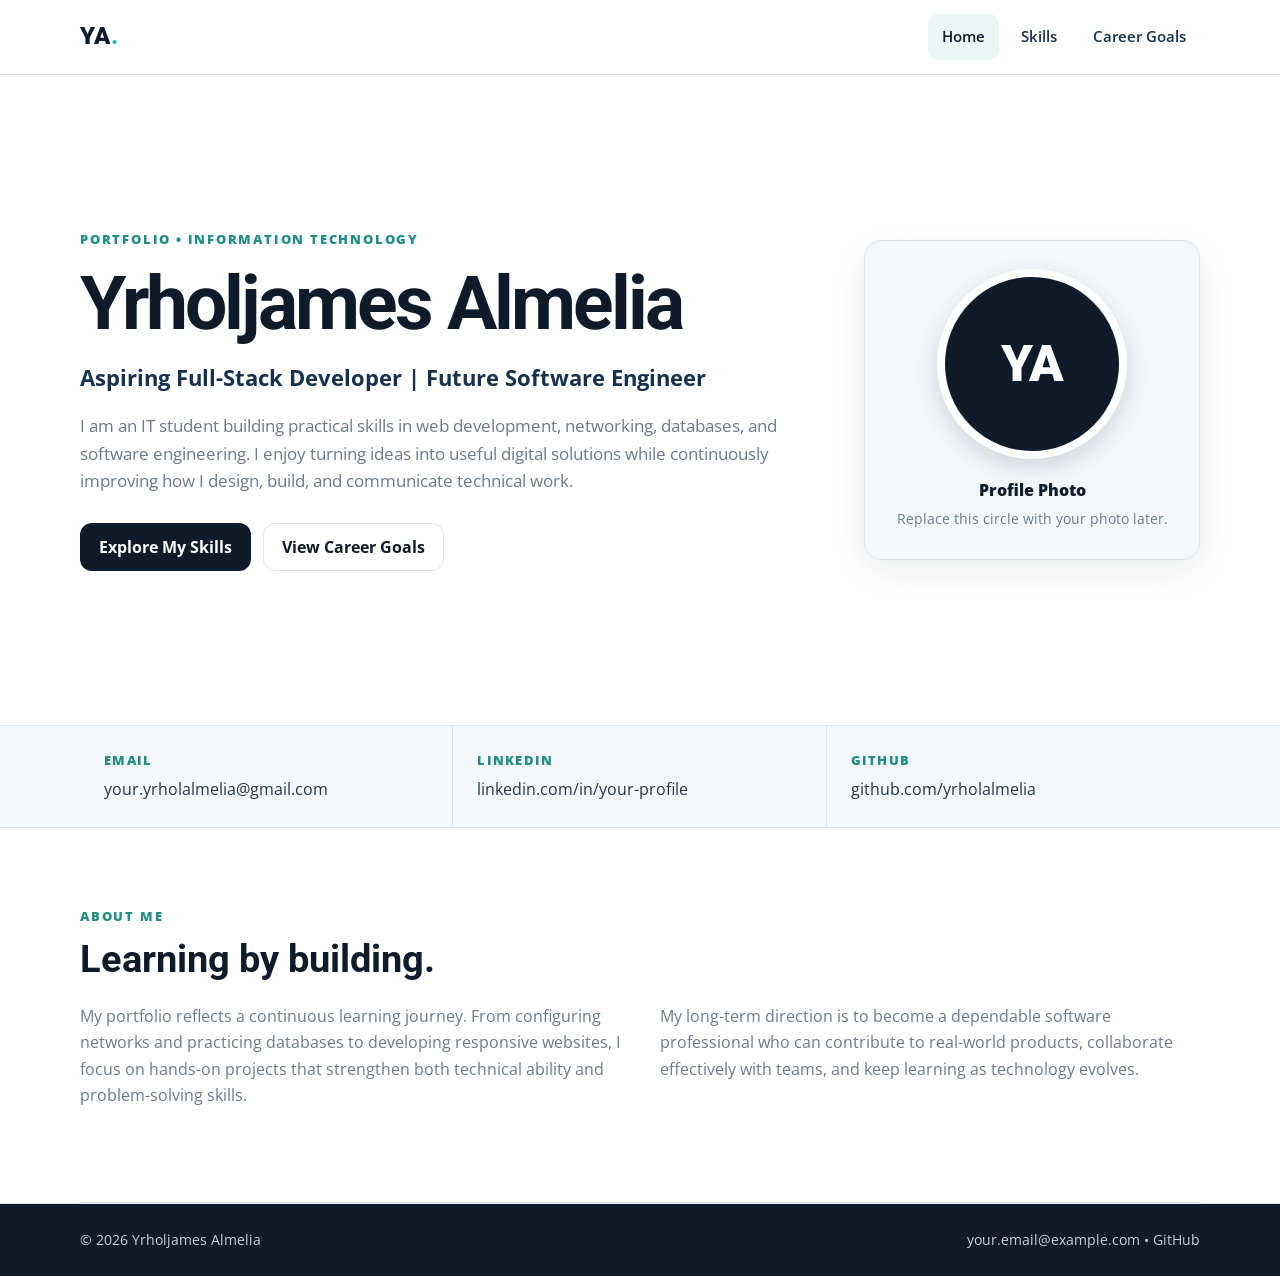
==== index.html @ 5f282bfc "Add files via upload" ====
<!DOCTYPE html>
<html lang="en">
<head>
  <meta charset="UTF-8" />
  <meta name="viewport" content="width=device-width, initial-scale=1.0" />
  <meta name="description" content="Portfolio of Yrholjames Almelia — aspiring full-stack developer with interests in networking, cloud, and software engineering." />
  <title>Yrholjames Almelia | Home</title>
  <link rel="preconnect" href="https://fonts.googleapis.com" />
  <link rel="preconnect" href="https://fonts.gstatic.com" crossorigin />
  <link href="https://fonts.googleapis.com/css2?family=Open+Sans:wght@400;500;600;700&family=Roboto:wght@700;900&display=swap" rel="stylesheet" />
  <link rel="stylesheet" href="styles.css" />
</head>
<body>
  <header class="site-header">
    <nav class="navbar container" aria-label="Main navigation">
      <a class="brand" href="index.html">YA<span>.</span></a>
      <button class="menu-toggle" type="button" aria-expanded="false" aria-controls="nav-links">Menu</button>
      <div class="nav-links" id="nav-links">
        <a class="active" href="index.html">Home</a>
        <a href="skills.html">Skills</a>
        <a href="career-goals.html">Career Goals</a>
      </div>
    </nav>
  </header>

  <main>
    <section class="hero container section-space">
      <div class="hero-copy">
        <p class="eyebrow">Portfolio • Information Technology</p>
        <h1>Yrholjames Almelia</h1>
        <p class="hero-tagline">Aspiring Full-Stack Developer | Future Software Engineer</p>
        <p class="hero-intro">
          I am an IT student building practical skills in web development, networking, databases, and software engineering.
          I enjoy turning ideas into useful digital solutions while continuously improving how I design, build, and communicate technical work.
        </p>
        <div class="hero-actions">
          <a class="btn btn-primary" href="skills.html">Explore My Skills</a>
          <a class="btn btn-secondary" href="career-goals.html">View Career Goals</a>
        </div>
      </div>
      <div class="profile-card" aria-label="Profile placeholder">
        <div class="profile-photo">YA</div>
        <p class="profile-label">Profile Photo</p>
        <p class="profile-note">Replace this circle with your photo later.</p>
      </div>
    </section>

    <section class="contact-strip">
      <div class="container contact-grid">
        <a href="mailto:your.yrholalmelia@gmail.com">
          <span class="contact-title">Email</span>
          <span>your.yrholalmelia@gmail.com</span>
        </a>
        <a href="https://www.linkedin.com/" target="_blank" rel="noopener noreferrer">
          <span class="contact-title">LinkedIn</span>
          <span>linkedin.com/in/your-profile</span>
        </a>
        <a href="https://github.com/" target="_blank" rel="noopener noreferrer">
          <span class="contact-title">GitHub</span>
          <span>github.com/yrholalmelia</span>
        </a>
      </div>
    </section>

    <section class="container section-space intro-section">
      <div class="section-heading">
        <p class="eyebrow">About Me</p>
        <h2>Learning by building.</h2>
      </div>
      <div class="two-column">
        <p>
          My portfolio reflects a continuous learning journey. From configuring networks and practicing databases to developing responsive websites,
          I focus on hands-on projects that strengthen both technical ability and problem-solving skills.
        </p>
        <p>
          My long-term direction is to become a dependable software professional who can contribute to real-world products,
          collaborate effectively with teams, and keep learning as technology evolves.
        </p>
      </div>
    </section>
  </main>

  <footer class="site-footer">
    <div class="container footer-inner">
      <p>© 2026 Yrholjames Almelia</p>
      <p><a href="mailto:your.email@example.com">your.email@example.com</a> • <a href="https://github.com/" target="_blank" rel="noopener noreferrer">GitHub</a></p>
    </div>
  </footer>

  <script src="script.js"></script>
</body>
</html>
---- styles.css ----
/* =========================================
   Portfolio Global Styles
   Easy to update for future project phases.
   ========================================= */

:root {
  --navy: #0d1b2a;
  --navy-2: #17324d;
  --white: #ffffff;
  --accent: #2fb7a8;
  --accent-dark: #238f84;
  --text: #263445;
  --muted: #6c7a89;
  --line: #dbe4ec;
  --surface: #f5f8fb;
  --shadow: 0 12px 35px rgba(13, 27, 42, 0.08);
  --radius: 18px;
}

* { box-sizing: border-box; }
html { scroll-behavior: smooth; }
body {
  margin: 0;
  font-family: "Open Sans", Arial, sans-serif;
  color: var(--text);
  background: var(--white);
  line-height: 1.65;
}
a { color: inherit; text-decoration: none; }
img { max-width: 100%; display: block; }

.container {
  width: min(1120px, calc(100% - 40px));
  margin: 0 auto;
}

.site-header {
  position: sticky;
  top: 0;
  z-index: 50;
  background: rgba(255, 255, 255, 0.97);
  border-bottom: 1px solid var(--line);
  backdrop-filter: blur(8px);
}

.navbar {
  min-height: 74px;
  display: flex;
  align-items: center;
  justify-content: space-between;
  gap: 24px;
}

.brand {
  font-family: "Roboto", sans-serif;
  font-size: 1.5rem;
  font-weight: 900;
  letter-spacing: 0.04em;
  color: var(--navy);
}
.brand span { color: var(--accent); }

.nav-links { display: flex; align-items: center; gap: 8px; }
.nav-links a {
  padding: 10px 14px;
  border-radius: 10px;
  font-size: 0.95rem;
  font-weight: 600;
  color: var(--navy-2);
}
.nav-links a:hover,
.nav-links a.active {
  color: var(--navy);
  background: #eaf7f5;
}

.menu-toggle {
  display: none;
  border: 1px solid var(--line);
  background: var(--white);
  color: var(--navy);
  border-radius: 10px;
  padding: 9px 12px;
  font-weight: 700;
  cursor: pointer;
}

h1, h2, h3 { margin: 0 0 14px; color: var(--navy); line-height: 1.15; }
h1, h2 { font-family: "Roboto", sans-serif; }
h1 { font-size: clamp(2.5rem, 7vw, 4.7rem); letter-spacing: -0.04em; }
h2 { font-size: clamp(1.7rem, 3vw, 2.4rem); }
p { margin: 0 0 16px; }

.eyebrow {
  margin-bottom: 10px;
  color: var(--accent-dark);
  font-size: 0.8rem;
  font-weight: 800;
  text-transform: uppercase;
  letter-spacing: 0.14em;
}

.section-space { padding: 78px 0; }

.hero {
  display: grid;
  grid-template-columns: minmax(0, 1.7fr) minmax(260px, 0.8fr);
  align-items: center;
  gap: 70px;
  min-height: 650px;
}

.hero-tagline {
  max-width: 720px;
  color: var(--navy-2);
  font-size: clamp(1.1rem, 2vw, 1.35rem);
  font-weight: 700;
}
.hero-intro { max-width: 700px; color: var(--muted); font-size: 1.05rem; }
.hero-actions { display: flex; flex-wrap: wrap; gap: 12px; margin-top: 28px; }

.btn {
  display: inline-flex;
  align-items: center;
  justify-content: center;
  min-height: 48px;
  padding: 0 18px;
  border-radius: 12px;
  font-weight: 700;
  border: 1px solid transparent;
  transition: transform 0.2s ease, background 0.2s ease;
}
.btn:hover { transform: translateY(-2px); }
.btn-primary { color: var(--white); background: var(--navy); }
.btn-primary:hover { background: var(--navy-2); }
.btn-secondary { color: var(--navy); border-color: var(--line); background: var(--white); }
.btn-secondary:hover { background: var(--surface); }

.profile-card {
  padding: 28px;
  text-align: center;
  border: 1px solid var(--line);
  border-radius: var(--radius);
  background: var(--surface);
  box-shadow: var(--shadow);
}
.profile-photo {
  width: 190px;
  height: 190px;
  margin: 0 auto 18px;
  display: grid;
  place-items: center;
  border-radius: 50%;
  color: var(--white);
  background: var(--navy);
  font-family: "Roboto", sans-serif;
  font-size: 3.2rem;
  font-weight: 900;
  border: 8px solid var(--white);
  box-shadow: 0 8px 25px rgba(13, 27, 42, 0.16);
}
.profile-label { margin-bottom: 4px; font-weight: 800; color: var(--navy); }
.profile-note { margin: 0; color: var(--muted); font-size: 0.9rem; }

.contact-strip { border-top: 1px solid var(--line); border-bottom: 1px solid var(--line); background: var(--surface); }
.contact-grid { display: grid; grid-template-columns: repeat(3, 1fr); }
.contact-grid a { padding: 24px; border-right: 1px solid var(--line); }
.contact-grid a:last-child { border-right: 0; }
.contact-grid a:hover { background: #edf2f6; }
.contact-title { display: block; margin-bottom: 5px; color: var(--accent-dark); font-size: 0.8rem; font-weight: 800; text-transform: uppercase; letter-spacing: 0.1em; }

.intro-section { border-bottom: 1px solid var(--line); }
.section-heading { margin-bottom: 22px; }
.two-column { display: grid; grid-template-columns: repeat(2, minmax(0, 1fr)); gap: 40px; color: var(--muted); }

.page-hero {
  padding: 92px 0 72px;
  background: var(--navy);
  color: #d8e7f4;
}
.page-hero h1 { max-width: 850px; color: var(--white); }
.page-hero p:last-child { max-width: 760px; margin: 0; color: #c6d3df; font-size: 1.05rem; }
.page-hero .eyebrow { color: #7dd8cb; }

.skills-grid { display: grid; grid-template-columns: repeat(2, minmax(0, 1fr)); gap: 20px; }
.skill-category {
  padding: 24px;
  border: 1px solid var(--line);
  border-radius: var(--radius);
  background: var(--white);
  box-shadow: var(--shadow);
}
.skill-category h2 { font-size: 1.35rem; margin-bottom: 20px; }
.skill-item + .skill-item { margin-top: 22px; padding-top: 22px; border-top: 1px solid var(--line); }
.skill-head { display: flex; align-items: center; justify-content: space-between; gap: 12px; }
.badge {
  flex: 0 0 auto;
  padding: 4px 9px;
  border-radius: 999px;
  background: #eef2f6;
  color: var(--navy-2);
  font-size: 0.72rem;
  font-weight: 800;
}
.badge-intermediate, .badge-proficient { background: #e2f5f2; color: #186b63; }
.badge-beginner { background: #eef3f9; color: #31516e; }
.badge-novice { background: #f0f1f3; color: #5d6874; }
.progress { height: 8px; margin: 9px 0 10px; overflow: hidden; border-radius: 999px; background: #e9eef2; }
.progress span { display: block; height: 100%; border-radius: inherit; background: var(--accent); }
.skill-item p { margin: 0; color: var(--muted); font-size: 0.92rem; }

.gap-panel {
  padding: 34px;
  border-radius: var(--radius);
  background: var(--navy);
  color: #dbe7f0;
}
.gap-panel h2 { color: var(--white); }
.gap-panel > p:not(.eyebrow) { max-width: 760px; color: #c4d1dc; }
.gap-grid { display: grid; grid-template-columns: repeat(2, 1fr); gap: 16px; margin-top: 26px; }
.gap-grid > div { padding: 18px; border: 1px solid rgba(255,255,255,0.12); border-radius: 14px; background: rgba(255,255,255,0.05); }
.gap-grid strong { display: block; margin-bottom: 4px; color: var(--white); }
.gap-grid span { display: block; color: #c4d1dc; font-size: 0.92rem; }

.goal-timeline { display: grid; grid-template-columns: repeat(3, 1fr); gap: 18px; }
.goal-card { position: relative; padding: 28px; border: 1px solid var(--line); border-radius: var(--radius); background: var(--white); box-shadow: var(--shadow); }
.goal-time { display: inline-block; margin-bottom: 14px; color: var(--accent-dark); font-size: 0.78rem; font-weight: 800; letter-spacing: 0.08em; text-transform: uppercase; }
.goal-card h2 { font-size: 1.45rem; }
.goal-card p, .goal-card li { color: var(--muted); }
.goal-card ul { margin: 16px 0 0; padding-left: 18px; }

.two-panel { display: grid; grid-template-columns: repeat(2, 1fr); gap: 18px; }
.info-panel { padding: 30px; border: 1px solid var(--line); border-radius: var(--radius); background: var(--surface); }
.info-panel p:last-child { margin: 0; color: var(--muted); }

.development-plan { padding: 30px; border: 1px solid var(--line); border-radius: var(--radius); background: var(--white); box-shadow: var(--shadow); }
.plan-table-wrap { overflow-x: auto; }
table { width: 100%; min-width: 720px; border-collapse: collapse; }
th, td { padding: 16px; text-align: left; vertical-align: top; border-bottom: 1px solid var(--line); }
th { color: var(--navy); font-size: 0.82rem; text-transform: uppercase; letter-spacing: 0.08em; background: var(--surface); }
td { color: var(--muted); }
td:first-child { color: var(--navy); font-weight: 700; }

.site-footer { border-top: 1px solid var(--line); background: var(--navy); color: #c6d3df; }
.footer-inner { display: flex; justify-content: space-between; gap: 24px; padding: 24px 0; font-size: 0.9rem; }
.footer-inner p { margin: 0; }
.footer-inner a:hover { color: var(--white); }

@media (max-width: 900px) {
  .hero { grid-template-columns: 1fr; gap: 38px; min-height: auto; padding-top: 60px; }
  .profile-card { max-width: 340px; }
  .skills-grid, .goal-timeline { grid-template-columns: 1fr; }
}

@media (max-width: 720px) {
  .container { width: min(100% - 28px, 1120px); }
  .navbar { min-height: 68px; }
  .menu-toggle { display: block; }
  .nav-links {
    display: none;
    position: absolute;
    top: 68px;
    left: 14px;
    right: 14px;
    flex-direction: column;
    align-items: stretch;
    padding: 8px;
    border: 1px solid var(--line);
    border-radius: 14px;
    background: var(--white);
    box-shadow: var(--shadow);
  }
  .nav-links.open { display: flex; }
  .nav-links a { width: 100%; }
  .section-space { padding: 58px 0; }
  .contact-grid, .two-column, .gap-grid, .two-panel { grid-template-columns: 1fr; }
  .contact-grid a { border-right: 0; border-bottom: 1px solid var(--line); }
  .contact-grid a:last-child { border-bottom: 0; }
  .page-hero { padding: 66px 0 54px; }
  .footer-inner { flex-direction: column; }
}

@media (max-width: 480px) {
  h1 { font-size: 2.5rem; }
  .profile-photo { width: 150px; height: 150px; font-size: 2.5rem; }
  .skill-head { align-items: flex-start; flex-direction: column; }
  .gap-panel, .development-plan, .info-panel, .goal-card, .skill-category { padding: 22px; }
}
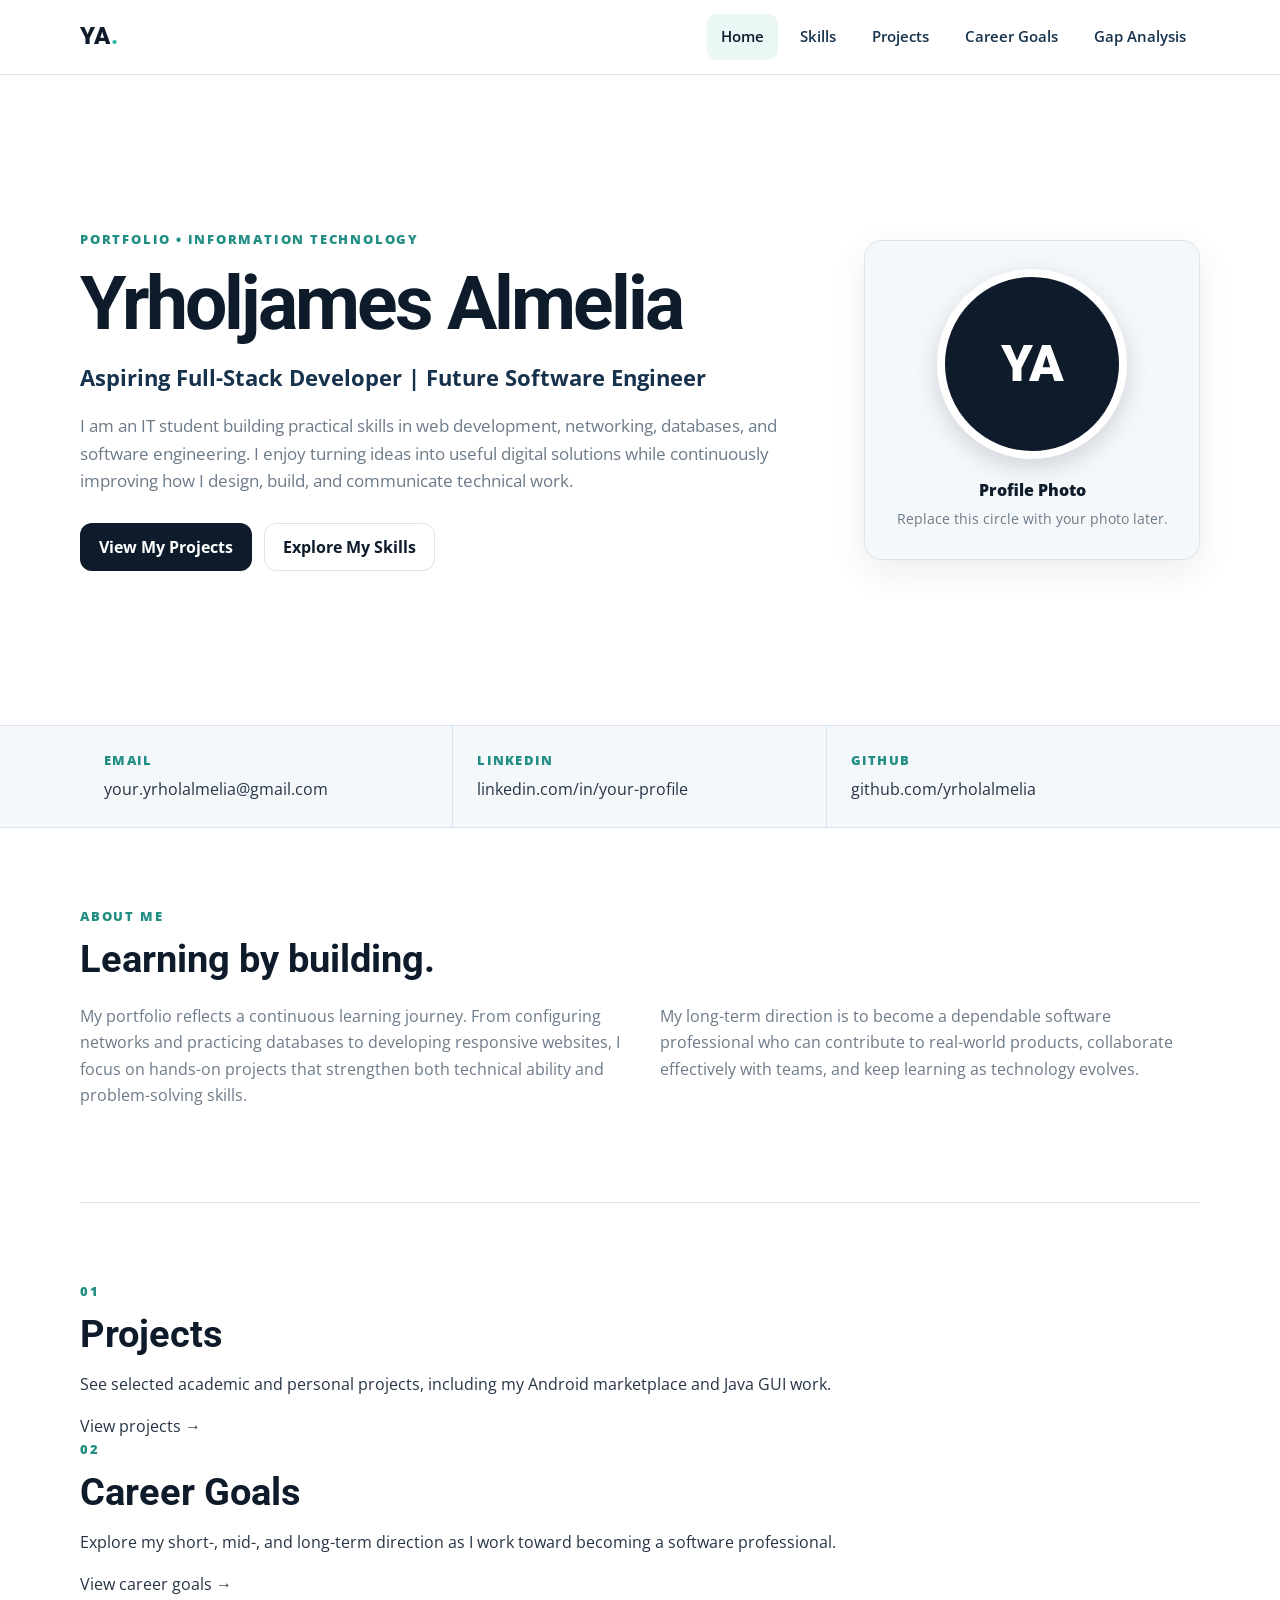
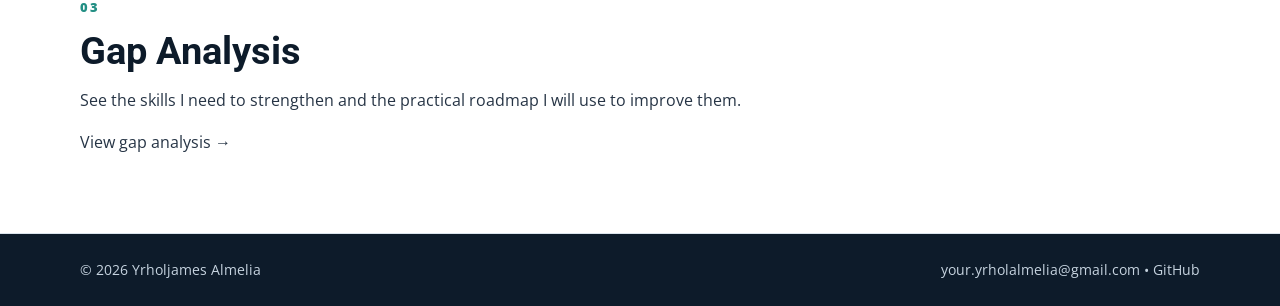
==== commit 7b26796e: "Update index.html" ====
--- a/index.html
+++ b/index.html
@@ -18,7 +18,9 @@
       <div class="nav-links" id="nav-links">
         <a class="active" href="index.html">Home</a>
         <a href="skills.html">Skills</a>
+        <a href="projects.html">Projects</a>
         <a href="career-goals.html">Career Goals</a>
+        <a href="gap-analysis.html">Gap Analysis</a>
       </div>
     </nav>
   </header>
@@ -34,8 +36,8 @@
           I enjoy turning ideas into useful digital solutions while continuously improving how I design, build, and communicate technical work.
         </p>
         <div class="hero-actions">
-          <a class="btn btn-primary" href="skills.html">Explore My Skills</a>
-          <a class="btn btn-secondary" href="career-goals.html">View Career Goals</a>
+          <a class="btn btn-primary" href="projects.html">View My Projects</a>
+          <a class="btn btn-secondary" href="skills.html">Explore My Skills</a>
         </div>
       </div>
       <div class="profile-card" aria-label="Profile placeholder">
@@ -55,7 +57,7 @@
           <span class="contact-title">LinkedIn</span>
           <span>linkedin.com/in/your-profile</span>
         </a>
-        <a href="https://github.com/" target="_blank" rel="noopener noreferrer">
+        <a href="https://github.com/yrholalmelia" target="_blank" rel="noopener noreferrer">
           <span class="contact-title">GitHub</span>
           <span>github.com/yrholalmelia</span>
         </a>
@@ -78,12 +80,35 @@
         </p>
       </div>
     </section>
+
+    <section class="container section-space">
+      <div class="feature-grid">
+        <a class="feature-card" href="projects.html">
+          <p class="eyebrow">01</p>
+          <h2>Projects</h2>
+          <p>See selected academic and personal projects, including my Android marketplace and Java GUI work.</p>
+          <span class="feature-link">View projects →</span>
+        </a>
+        <a class="feature-card" href="career-goals.html">
+          <p class="eyebrow">02</p>
+          <h2>Career Goals</h2>
+          <p>Explore my short-, mid-, and long-term direction as I work toward becoming a software professional.</p>
+          <span class="feature-link">View career goals →</span>
+        </a>
+        <a class="feature-card" href="gap-analysis.html">
+          <p class="eyebrow">03</p>
+          <h2>Gap Analysis</h2>
+          <p>See the skills I need to strengthen and the practical roadmap I will use to improve them.</p>
+          <span class="feature-link">View gap analysis →</span>
+        </a>
+      </div>
+    </section>
   </main>
 
   <footer class="site-footer">
     <div class="container footer-inner">
       <p>© 2026 Yrholjames Almelia</p>
-      <p><a href="mailto:your.email@example.com">your.email@example.com</a> • <a href="https://github.com/" target="_blank" rel="noopener noreferrer">GitHub</a></p>
+      <p><a href="mailto:your.yrholalmelia@gmail.com">your.yrholalmelia@gmail.com</a> • <a href="https://github.com/yrholalmelia" target="_blank" rel="noopener noreferrer">GitHub</a></p>
     </div>
   </footer>
 
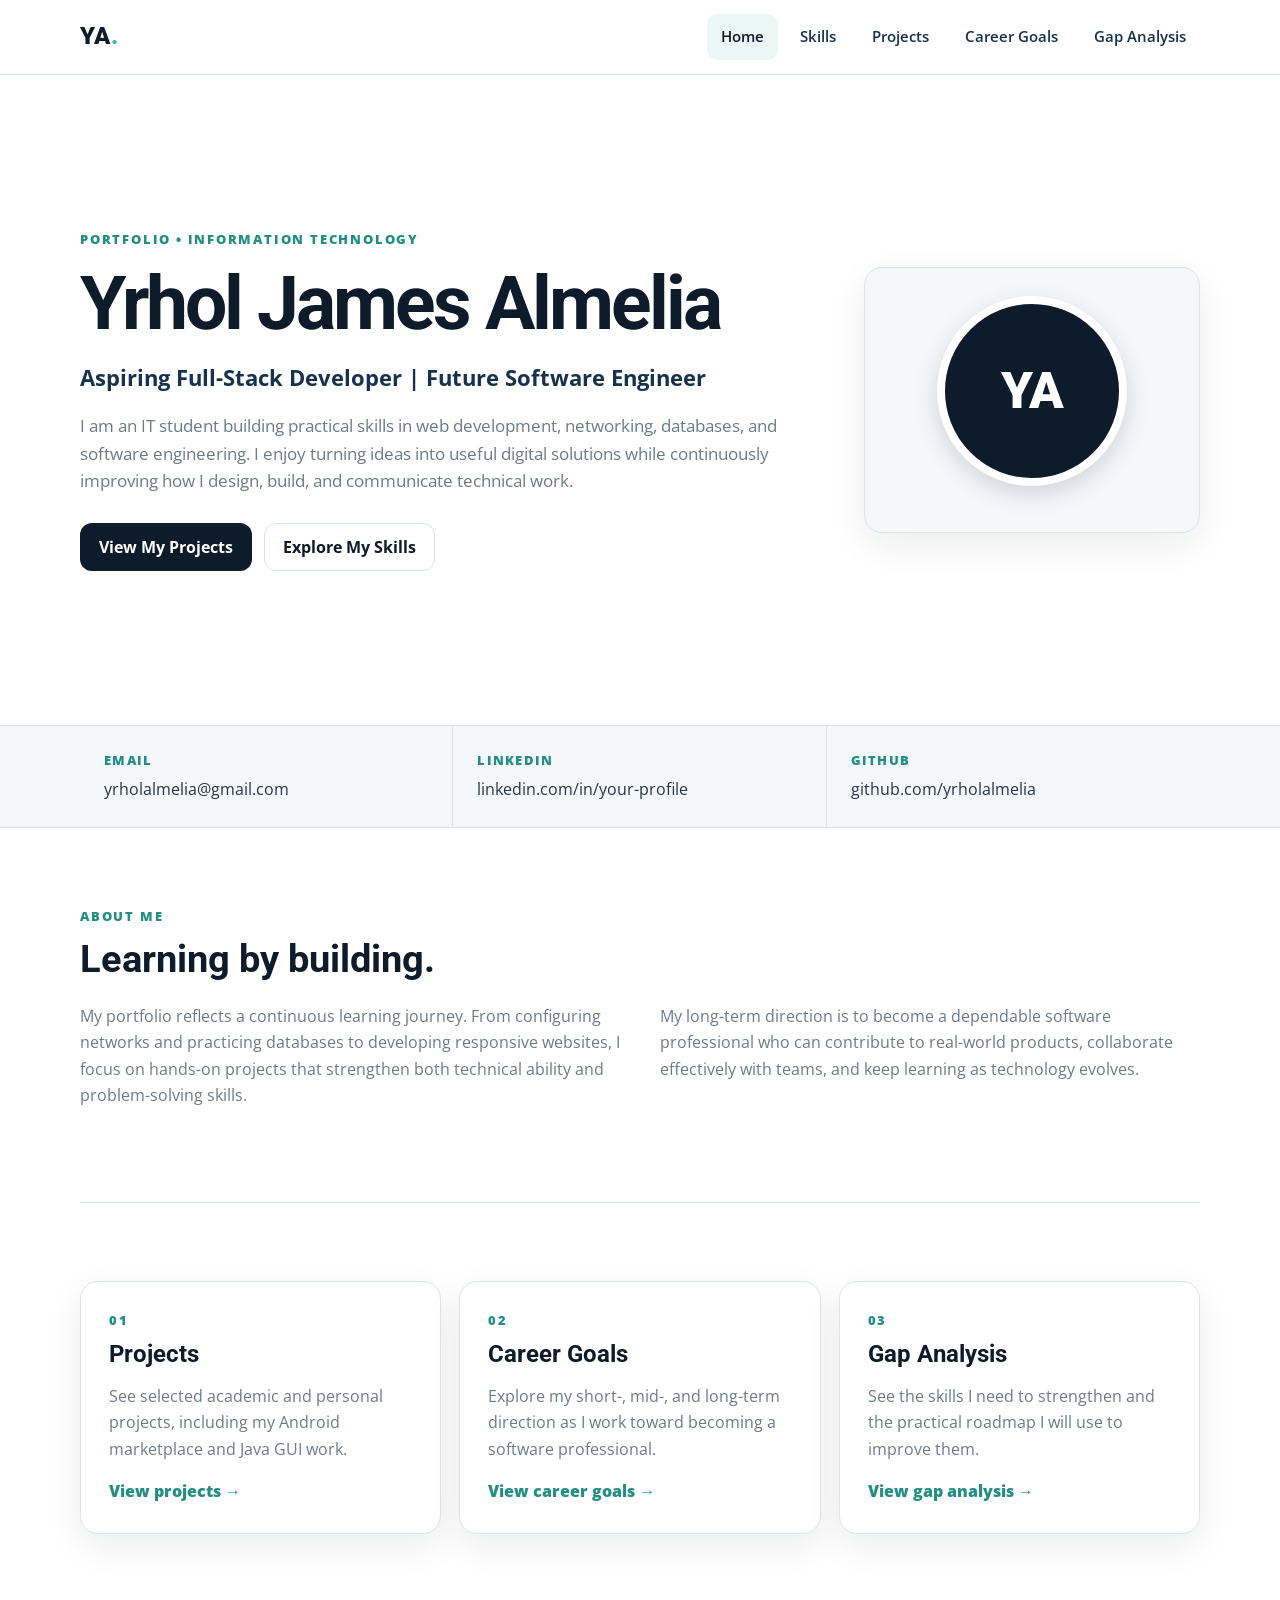
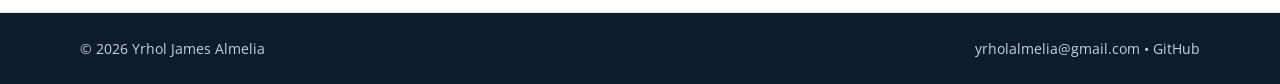
==== commit 2011d045: "Update index.html" ====
--- a/index.html
+++ b/index.html
@@ -4,7 +4,7 @@
   <meta charset="UTF-8" />
   <meta name="viewport" content="width=device-width, initial-scale=1.0" />
   <meta name="description" content="Portfolio of Yrholjames Almelia — aspiring full-stack developer with interests in networking, cloud, and software engineering." />
-  <title>Yrholjames Almelia | Home</title>
+  <title>Yrhol James Almelia | Home</title>
   <link rel="preconnect" href="https://fonts.googleapis.com" />
   <link rel="preconnect" href="https://fonts.gstatic.com" crossorigin />
   <link href="https://fonts.googleapis.com/css2?family=Open+Sans:wght@400;500;600;700&family=Roboto:wght@700;900&display=swap" rel="stylesheet" />
@@ -29,7 +29,7 @@
     <section class="hero container section-space">
       <div class="hero-copy">
         <p class="eyebrow">Portfolio • Information Technology</p>
-        <h1>Yrholjames Almelia</h1>
+        <h1>Yrhol James Almelia</h1>
         <p class="hero-tagline">Aspiring Full-Stack Developer | Future Software Engineer</p>
         <p class="hero-intro">
           I am an IT student building practical skills in web development, networking, databases, and software engineering.
@@ -42,8 +42,6 @@
       </div>
       <div class="profile-card" aria-label="Profile placeholder">
         <div class="profile-photo">YA</div>
-        <p class="profile-label">Profile Photo</p>
-        <p class="profile-note">Replace this circle with your photo later.</p>
       </div>
     </section>
 
@@ -51,7 +49,7 @@
       <div class="container contact-grid">
         <a href="mailto:your.yrholalmelia@gmail.com">
           <span class="contact-title">Email</span>
-          <span>your.yrholalmelia@gmail.com</span>
+          <span>yrholalmelia@gmail.com</span>
         </a>
         <a href="https://www.linkedin.com/" target="_blank" rel="noopener noreferrer">
           <span class="contact-title">LinkedIn</span>
@@ -107,8 +105,8 @@
 
   <footer class="site-footer">
     <div class="container footer-inner">
-      <p>© 2026 Yrholjames Almelia</p>
-      <p><a href="mailto:your.yrholalmelia@gmail.com">your.yrholalmelia@gmail.com</a> • <a href="https://github.com/yrholalmelia" target="_blank" rel="noopener noreferrer">GitHub</a></p>
+      <p>© 2026 Yrhol James Almelia</p>
+      <p><a href="mailto:your.yrholalmelia@gmail.com">yrholalmelia@gmail.com</a> • <a href="https://github.com/yrholalmelia" target="_blank" rel="noopener noreferrer">GitHub</a></p>
     </div>
   </footer>
 
--- a/styles.css
+++ b/styles.css
@@ -1,6 +1,5 @@
 /* =========================================
    Portfolio Global Styles
-   Easy to update for future project phases.
    ========================================= */
 
 :root {
@@ -89,6 +88,7 @@
 h1, h2 { font-family: "Roboto", sans-serif; }
 h1 { font-size: clamp(2.5rem, 7vw, 4.7rem); letter-spacing: -0.04em; }
 h2 { font-size: clamp(1.7rem, 3vw, 2.4rem); }
+h3 { font-size: 1.08rem; }
 p { margin: 0 0 16px; }
 
 .eyebrow {
@@ -135,6 +135,7 @@
 .btn-primary:hover { background: var(--navy-2); }
 .btn-secondary { color: var(--navy); border-color: var(--line); background: var(--white); }
 .btn-secondary:hover { background: var(--surface); }
+.btn-small { min-height: 40px; padding: 0 14px; font-size: 0.88rem; }
 
 .profile-card {
   padding: 28px;
@@ -181,6 +182,21 @@
 .page-hero h1 { max-width: 850px; color: var(--white); }
 .page-hero p:last-child { max-width: 760px; margin: 0; color: #c6d3df; font-size: 1.05rem; }
 .page-hero .eyebrow { color: #7dd8cb; }
+
+.feature-grid { display: grid; grid-template-columns: repeat(3, 1fr); gap: 18px; }
+.feature-card {
+  display: block;
+  padding: 28px;
+  border: 1px solid var(--line);
+  border-radius: var(--radius);
+  background: var(--white);
+  box-shadow: var(--shadow);
+  transition: transform 0.2s ease, border-color 0.2s ease;
+}
+.feature-card:hover { transform: translateY(-4px); border-color: #a9d9d3; }
+.feature-card h2 { font-size: 1.5rem; }
+.feature-card p:not(.eyebrow) { color: var(--muted); }
+.feature-link { color: var(--accent-dark); font-weight: 800; }
 
 .skills-grid { display: grid; grid-template-columns: repeat(2, minmax(0, 1fr)); gap: 20px; }
 .skill-category {
@@ -241,15 +257,137 @@
 td { color: var(--muted); }
 td:first-child { color: var(--navy); font-weight: 700; }
 
+.project-grid { display: grid; grid-template-columns: repeat(2, minmax(0, 1fr)); gap: 20px; }
+.project-card {
+  position: relative;
+  padding: 30px;
+  border: 1px solid var(--line);
+  border-radius: var(--radius);
+  background: var(--white);
+  box-shadow: var(--shadow);
+}
+.project-number {
+  position: absolute;
+  top: 22px;
+  right: 24px;
+  color: #c7d3dd;
+  font-family: "Roboto", sans-serif;
+  font-size: 2.1rem;
+  font-weight: 900;
+}
+.project-card > h2 { padding-right: 60px; font-size: 1.65rem; }
+.project-role { color: var(--navy-2); }
+.project-block + .project-block { margin-top: 18px; padding-top: 18px; border-top: 1px solid var(--line); }
+.project-block h3 { margin-bottom: 8px; }
+.project-block p, .project-block li { color: var(--muted); }
+.project-block ul { margin: 8px 0 0; padding-left: 18px; }
+.project-evidence {
+  display: flex;
+  flex-wrap: wrap;
+  align-items: center;
+  gap: 10px;
+  margin-top: 22px;
+  padding-top: 18px;
+  border-top: 1px solid var(--line);
+}
+.project-evidence strong { color: var(--navy); }
+.project-evidence span { flex: 1 1 100%; color: var(--muted); font-size: 0.9rem; }
+
+.gap-summary {
+  display: grid;
+  grid-template-columns: minmax(0, 1fr) 220px;
+  gap: 24px;
+  align-items: center;
+  padding: 32px;
+  border: 1px solid var(--line);
+  border-radius: var(--radius);
+  background: var(--surface);
+}
+.gap-summary p:last-child { margin-bottom: 0; color: var(--muted); }
+.gap-summary-stat {
+  min-height: 150px;
+  display: grid;
+  place-items: center;
+  align-content: center;
+  border-radius: 16px;
+  background: var(--navy);
+  color: var(--white);
+  text-align: center;
+}
+.gap-summary-stat strong {
+  font-family: "Roboto", sans-serif;
+  font-size: 3.2rem;
+  line-height: 1;
+}
+.gap-summary-stat span {
+  margin-top: 8px;
+  color: #c6d3df;
+  font-size: 0.9rem;
+  font-weight: 700;
+}
+
+.roadmap { display: grid; gap: 18px; }
+.roadmap-item {
+  display: grid;
+  grid-template-columns: 72px minmax(0, 1fr);
+  gap: 24px;
+  padding: 28px;
+  border: 1px solid var(--line);
+  border-radius: var(--radius);
+  background: var(--white);
+  box-shadow: var(--shadow);
+}
+.roadmap-step {
+  width: 58px;
+  height: 58px;
+  display: grid;
+  place-items: center;
+  border-radius: 16px;
+  background: #eaf7f5;
+  color: var(--accent-dark);
+  font-family: "Roboto", sans-serif;
+  font-size: 1.2rem;
+  font-weight: 900;
+}
+.roadmap-item h2 { font-size: 1.55rem; }
+.roadmap-item p { color: var(--muted); }
+.roadmap-item p:last-child { margin-bottom: 0; }
+.roadmap-target {
+  display: inline-block;
+  margin-top: 8px;
+  padding: 8px 12px;
+  border-radius: 10px;
+  background: var(--surface);
+  color: var(--navy-2) !important;
+}
+
+.timeline-road { display: grid; grid-template-columns: repeat(5, 1fr); gap: 12px; }
+.timeline-road div {
+  padding: 18px;
+  border-radius: 14px;
+  background: var(--surface);
+  border: 1px solid var(--line);
+}
+.timeline-road strong { display: block; margin-bottom: 7px; color: var(--navy); }
+.timeline-road span { display: block; color: var(--muted); font-size: 0.9rem; }
+
 .site-footer { border-top: 1px solid var(--line); background: var(--navy); color: #c6d3df; }
 .footer-inner { display: flex; justify-content: space-between; gap: 24px; padding: 24px 0; font-size: 0.9rem; }
 .footer-inner p { margin: 0; }
 .footer-inner a:hover { color: var(--white); }
 
+@media (max-width: 1050px) {
+  .nav-links { gap: 2px; }
+  .nav-links a { padding: 9px 10px; font-size: 0.88rem; }
+  .timeline-road { grid-template-columns: repeat(3, 1fr); }
+}
+
 @media (max-width: 900px) {
   .hero { grid-template-columns: 1fr; gap: 38px; min-height: auto; padding-top: 60px; }
   .profile-card { max-width: 340px; }
-  .skills-grid, .goal-timeline { grid-template-columns: 1fr; }
+  .skills-grid, .goal-timeline, .project-grid { grid-template-columns: 1fr; }
+  .gap-summary { grid-template-columns: 1fr; }
+  .gap-summary-stat { max-width: 220px; }
 }
 
 @media (max-width: 720px) {
@@ -274,15 +412,18 @@
   .nav-links a { width: 100%; }
   .section-space { padding: 58px 0; }
   .contact-grid, .two-column, .gap-grid, .two-panel { grid-template-columns: 1fr; }
+  .feature-grid { grid-template-columns: 1fr; }
   .contact-grid a { border-right: 0; border-bottom: 1px solid var(--line); }
   .contact-grid a:last-child { border-bottom: 0; }
   .page-hero { padding: 66px 0 54px; }
   .footer-inner { flex-direction: column; }
+  .timeline-road { grid-template-columns: 1fr; }
+  .roadmap-item { grid-template-columns: 1fr; }
 }
 
 @media (max-width: 480px) {
   h1 { font-size: 2.5rem; }
   .profile-photo { width: 150px; height: 150px; font-size: 2.5rem; }
   .skill-head { align-items: flex-start; flex-direction: column; }
-  .gap-panel, .development-plan, .info-panel, .goal-card, .skill-category { padding: 22px; }
-}
+  .gap-panel, .development-plan, .info-panel, .goal-card, .skill-category, .project-card, .roadmap-item, .gap-summary { padding: 22px; }
+}
